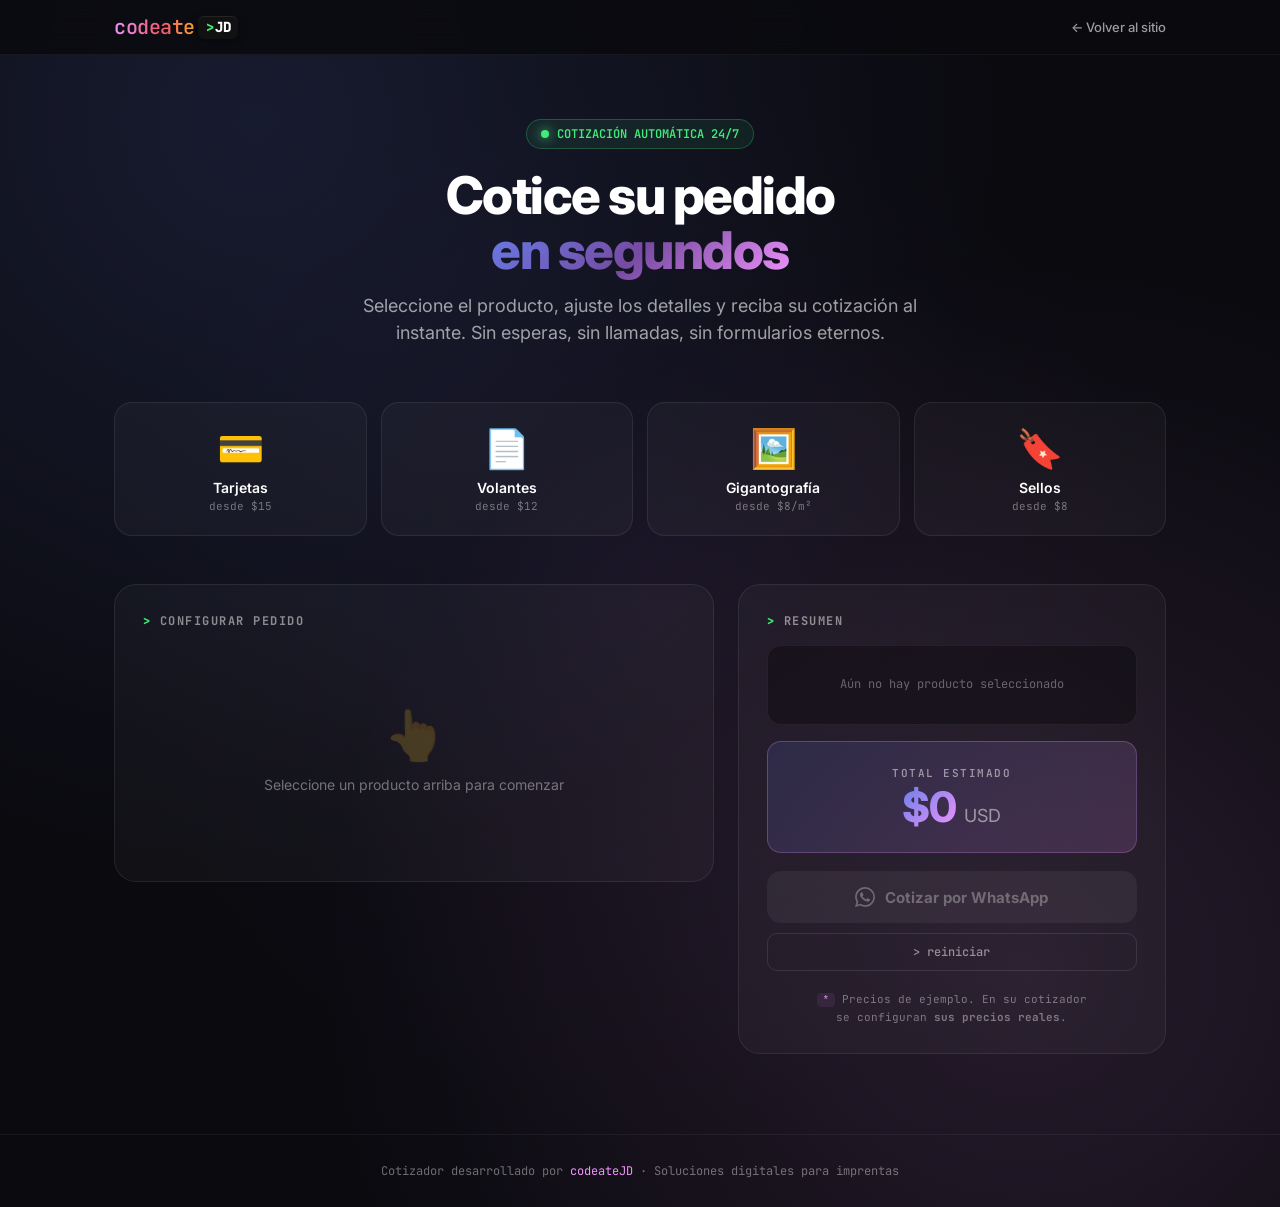
==== cotizador-imprenta/index.html @ a622254b "Add cotizador interactivo de imprenta Cotizador automatico para tarjetas, volantes, gigantografias y" ====
<!DOCTYPE html>
<html lang="es">
<head>
<meta charset="UTF-8">
<meta name="viewport" content="width=device-width, initial-scale=1.0">
<title>Cotizador Imprenta — codeateJD</title>
<meta name="description" content="Cotice tarjetas, volantes, gigantografías y sellos en segundos. Cotizador automático de imprenta por codeateJD.">
<link rel="icon" type="image/svg+xml" href="../favicon.svg">
<link rel="preconnect" href="https://fonts.googleapis.com">
<link href="https://fonts.googleapis.com/css2?family=Inter:wght@300;400;500;600;700;800;900&family=JetBrains+Mono:wght@400;500;700&display=swap" rel="stylesheet">

<style>
*, *::before, *::after { margin: 0; padding: 0; box-sizing: border-box; }
html { scroll-behavior: smooth; }
body {
  font-family: 'Inter', -apple-system, sans-serif;
  background: #0a0a0f;
  color: #fff;
  min-height: 100vh;
  overflow-x: hidden;
  -webkit-font-smoothing: antialiased;
  background-image:
    radial-gradient(circle at 20% 10%, rgba(102,126,234,0.15), transparent 50%),
    radial-gradient(circle at 80% 80%, rgba(240,147,251,0.12), transparent 50%),
    radial-gradient(circle at 50% 50%, rgba(118,75,162,0.08), transparent 60%);
}

/* ══════════ NAV ══════════ */
.nav {
  position: sticky; top: 0; z-index: 100;
  background: rgba(10,10,15,0.85);
  backdrop-filter: blur(20px);
  border-bottom: 1px solid rgba(255,255,255,0.05);
  padding: 14px 0;
}
.nav-inner {
  max-width: 1100px; margin: 0 auto; padding: 0 24px;
  display: flex; align-items: center; justify-content: space-between;
}
.nav-logo {
  font-family: 'JetBrains Mono', monospace;
  font-size: 20px; font-weight: 500;
  text-decoration: none; letter-spacing: -0.5px;
  display: inline-flex; align-items: center;
}
.nav-codeate {
  background: linear-gradient(90deg, #f093fb, #f5576c, #ffd200, #4facfe, #43e97b, #667eea);
  background-size: 300% 100%;
  -webkit-background-clip: text;
  -webkit-text-fill-color: transparent;
  background-clip: text;
  animation: colorShift 6s ease-in-out infinite;
  font-weight: 500;
}
.nav-jd-terminal {
  background: #111; color: #fff;
  font-weight: 800; padding: 2px 8px 3px;
  border-radius: 6px; margin-left: 3px; font-size: 14px;
  box-shadow: 0 2px 8px rgba(0,0,0,0.4), inset 0 1px 0 rgba(255,255,255,0.08);
}
.terminal-prompt { color: #43e97b; margin-right: 2px; }
@keyframes colorShift {
  0%, 100% { background-position: 0% 50%; }
  50% { background-position: 100% 50%; }
}
.nav-back {
  color: rgba(255,255,255,0.6); text-decoration: none;
  font-size: 13px; font-weight: 500;
  display: inline-flex; align-items: center; gap: 6px;
  transition: color 0.3s;
}
.nav-back:hover { color: #fff; }

/* ══════════ HEADER ══════════ */
.header {
  max-width: 1100px; margin: 0 auto;
  padding: 64px 24px 32px;
  text-align: center;
}
.header-badge {
  display: inline-flex; align-items: center; gap: 8px;
  background: rgba(67,233,123,0.08);
  border: 1px solid rgba(67,233,123,0.25);
  color: #43e97b;
  font-family: 'JetBrains Mono', monospace;
  font-size: 12px; font-weight: 600;
  padding: 6px 14px; border-radius: 999px;
  margin-bottom: 20px;
}
.badge-dot {
  width: 8px; height: 8px; border-radius: 50%;
  background: #43e97b;
  box-shadow: 0 0 12px #43e97b;
  animation: pulse 2s ease-in-out infinite;
}
@keyframes pulse { 50% { opacity: 0.4; transform: scale(1.2); } }

h1.title {
  font-size: clamp(32px, 6vw, 52px);
  font-weight: 800; letter-spacing: -1.5px;
  margin-bottom: 14px; line-height: 1.05;
}
.title-gradient {
  background: linear-gradient(135deg, #667eea, #764ba2, #f093fb);
  -webkit-background-clip: text;
  -webkit-text-fill-color: transparent;
  background-clip: text;
}
.subtitle {
  color: rgba(255,255,255,0.6);
  font-size: clamp(15px, 2vw, 18px);
  max-width: 580px; margin: 0 auto;
  line-height: 1.5;
}

/* ══════════ PRODUCT GRID ══════════ */
.products {
  max-width: 1100px; margin: 0 auto;
  padding: 24px 24px;
  display: grid;
  grid-template-columns: repeat(4, 1fr);
  gap: 14px;
}
@media (max-width: 720px) { .products { grid-template-columns: repeat(2, 1fr); } }

.product-card {
  position: relative;
  background: rgba(255,255,255,0.03);
  border: 1px solid rgba(255,255,255,0.08);
  border-radius: 18px;
  padding: 22px 16px;
  cursor: pointer;
  text-align: center;
  transition: all 0.3s;
  overflow: hidden;
}
.product-card:hover {
  background: rgba(255,255,255,0.06);
  border-color: rgba(102,126,234,0.4);
  transform: translateY(-3px);
  box-shadow: 0 12px 30px rgba(102,126,234,0.15);
}
.product-card.active {
  background: linear-gradient(135deg, rgba(102,126,234,0.18), rgba(240,147,251,0.18));
  border-color: rgba(240,147,251,0.5);
  box-shadow: 0 12px 40px rgba(118,75,162,0.25);
}
.product-card.active::after {
  content: ''; position: absolute; top: 10px; right: 10px;
  width: 8px; height: 8px; border-radius: 50%;
  background: #43e97b; box-shadow: 0 0 10px #43e97b;
}
.product-emoji { font-size: 38px; display: block; margin-bottom: 8px; }
.product-name { font-size: 14px; font-weight: 600; color: #fff; }
.product-desc { font-size: 11px; color: rgba(255,255,255,0.4); margin-top: 3px; font-family: 'JetBrains Mono', monospace; }

/* ══════════ FORM AREA ══════════ */
.cotizador {
  max-width: 1100px; margin: 0 auto;
  padding: 24px 24px 80px;
  display: grid;
  grid-template-columns: 1.4fr 1fr;
  gap: 24px;
  align-items: start;
}
@media (max-width: 860px) { .cotizador { grid-template-columns: 1fr; } }

.form-panel, .total-panel {
  background: rgba(255,255,255,0.03);
  border: 1px solid rgba(255,255,255,0.08);
  border-radius: 22px;
  padding: 28px;
}
.panel-title {
  font-size: 12px; font-weight: 700;
  font-family: 'JetBrains Mono', monospace;
  color: rgba(255,255,255,0.5);
  text-transform: uppercase; letter-spacing: 1.5px;
  margin-bottom: 16px;
  display: flex; align-items: center; gap: 8px;
}
.panel-title::before {
  content: '>'; color: #43e97b; font-weight: 800;
}

.form-group { margin-bottom: 22px; }
.form-group:last-child { margin-bottom: 0; }
.form-label {
  display: block; font-size: 13px; font-weight: 600;
  color: rgba(255,255,255,0.8); margin-bottom: 10px;
}

.option-grid { display: flex; flex-wrap: wrap; gap: 8px; }
.option-btn {
  background: rgba(255,255,255,0.04);
  border: 1px solid rgba(255,255,255,0.1);
  color: rgba(255,255,255,0.7);
  padding: 10px 16px;
  border-radius: 10px;
  cursor: pointer;
  font-family: 'Inter', sans-serif;
  font-size: 13px; font-weight: 500;
  transition: all 0.2s;
}
.option-btn:hover {
  background: rgba(255,255,255,0.08);
  border-color: rgba(102,126,234,0.4);
  color: #fff;
}
.option-btn.selected {
  background: linear-gradient(135deg, rgba(102,126,234,0.25), rgba(240,147,251,0.25));
  border-color: rgba(240,147,251,0.6);
  color: #fff;
  box-shadow: 0 4px 14px rgba(118,75,162,0.2);
}

.dim-inputs { display: flex; gap: 10px; align-items: center; }
.dim-input {
  flex: 1;
  background: rgba(255,255,255,0.04);
  border: 1px solid rgba(255,255,255,0.1);
  color: #fff;
  padding: 12px 14px;
  border-radius: 10px;
  font-family: 'JetBrains Mono', monospace;
  font-size: 14px;
}
.dim-input:focus {
  outline: none;
  border-color: rgba(240,147,251,0.6);
  background: rgba(255,255,255,0.06);
}
.dim-input::placeholder { color: rgba(255,255,255,0.3); }
.dim-sep { color: rgba(255,255,255,0.4); font-family: 'JetBrains Mono', monospace; font-size: 14px; }

.empty-state {
  text-align: center;
  padding: 60px 20px;
  color: rgba(255,255,255,0.4);
}
.empty-state .icon { font-size: 48px; margin-bottom: 12px; opacity: 0.5; }
.empty-state p { font-size: 14px; }

/* ══════════ TOTAL PANEL ══════════ */
.total-panel { position: sticky; top: 90px; }

.total-summary {
  background: rgba(0,0,0,0.3);
  border: 1px solid rgba(255,255,255,0.06);
  border-radius: 14px;
  padding: 18px;
  margin-bottom: 16px;
  font-family: 'JetBrains Mono', monospace;
  font-size: 12px;
  color: rgba(255,255,255,0.6);
  min-height: 80px;
}
.total-summary .line {
  display: flex; justify-content: space-between;
  padding: 4px 0;
}
.total-summary .line span:last-child { color: #fff; font-weight: 500; }
.total-summary .empty { text-align: center; padding: 12px 0; color: rgba(255,255,255,0.35); }

.total-amount {
  text-align: center;
  padding: 24px 16px;
  border-radius: 14px;
  background: linear-gradient(135deg, rgba(102,126,234,0.15), rgba(240,147,251,0.15));
  border: 1px solid rgba(240,147,251,0.25);
  margin-bottom: 18px;
}
.total-label {
  font-size: 11px; font-weight: 600;
  font-family: 'JetBrains Mono', monospace;
  color: rgba(255,255,255,0.5);
  letter-spacing: 1.5px; text-transform: uppercase;
  margin-bottom: 6px;
}
.total-value {
  font-size: 42px; font-weight: 800;
  background: linear-gradient(135deg, #667eea, #f093fb);
  -webkit-background-clip: text;
  -webkit-text-fill-color: transparent;
  background-clip: text;
  letter-spacing: -1px;
  line-height: 1;
}
.total-currency { font-size: 18px; color: rgba(255,255,255,0.5); margin-left: 4px; }

.btn-wa {
  display: flex; align-items: center; justify-content: center; gap: 10px;
  width: 100%;
  background: linear-gradient(135deg, #25d366, #128c7e);
  color: #fff;
  text-decoration: none;
  padding: 16px;
  border-radius: 14px;
  font-weight: 700; font-size: 15px;
  border: none; cursor: pointer;
  transition: all 0.3s;
  box-shadow: 0 6px 20px rgba(37,211,102,0.3);
  font-family: 'Inter', sans-serif;
}
.btn-wa:hover { transform: translateY(-2px); box-shadow: 0 10px 30px rgba(37,211,102,0.45); }
.btn-wa:disabled {
  background: rgba(255,255,255,0.05);
  color: rgba(255,255,255,0.3);
  box-shadow: none;
  cursor: not-allowed;
}
.btn-wa:disabled:hover { transform: none; }

.btn-reset {
  display: block; width: 100%;
  background: transparent;
  border: 1px solid rgba(255,255,255,0.1);
  color: rgba(255,255,255,0.5);
  padding: 10px; margin-top: 10px;
  border-radius: 10px;
  font-size: 12px; font-weight: 500; cursor: pointer;
  font-family: 'JetBrains Mono', monospace;
  transition: all 0.2s;
}
.btn-reset:hover { border-color: rgba(255,255,255,0.2); color: #fff; }

.disclaimer {
  margin-top: 20px;
  text-align: center;
  font-size: 11px;
  color: rgba(255,255,255,0.4);
  font-family: 'JetBrains Mono', monospace;
  line-height: 1.5;
}
.disclaimer code {
  color: #f093fb;
  background: rgba(240,147,251,0.08);
  padding: 1px 6px; border-radius: 4px;
}

/* ══════════ FOOTER ══════════ */
.footer {
  border-top: 1px solid rgba(255,255,255,0.05);
  padding: 28px 24px;
  text-align: center;
  color: rgba(255,255,255,0.4);
  font-size: 12px;
  font-family: 'JetBrains Mono', monospace;
}
.footer a { color: #f093fb; text-decoration: none; }
.footer a:hover { text-decoration: underline; }

/* ══════════ ANIMATIONS ══════════ */
.fade-in {
  animation: fadeIn 0.4s ease-out;
}
@keyframes fadeIn {
  from { opacity: 0; transform: translateY(8px); }
  to { opacity: 1; transform: translateY(0); }
}
</style>
</head>

<body>

<!-- NAV -->
<nav class="nav">
  <div class="nav-inner">
    <a href="/" class="nav-logo">
      <span class="nav-codeate">codeate</span><span class="nav-jd-terminal"><span class="terminal-prompt">&gt;</span>JD</span>
    </a>
    <a href="/" class="nav-back">← Volver al sitio</a>
  </div>
</nav>

<!-- HEADER -->
<header class="header">
  <div class="header-badge">
    <span class="badge-dot"></span>
    <span>COTIZACIÓN AUTOMÁTICA 24/7</span>
  </div>
  <h1 class="title">
    Cotice su pedido<br>
    <span class="title-gradient">en segundos</span>
  </h1>
  <p class="subtitle">
    Seleccione el producto, ajuste los detalles y reciba su cotización al instante. Sin esperas, sin llamadas, sin formularios eternos.
  </p>
</header>

<!-- PRODUCTS -->
<div class="products">
  <div class="product-card" data-product="tarjetas" onclick="selectProduct('tarjetas')">
    <span class="product-emoji">💳</span>
    <div class="product-name">Tarjetas</div>
    <div class="product-desc">desde $15</div>
  </div>
  <div class="product-card" data-product="volantes" onclick="selectProduct('volantes')">
    <span class="product-emoji">📄</span>
    <div class="product-name">Volantes</div>
    <div class="product-desc">desde $12</div>
  </div>
  <div class="product-card" data-product="gigantografia" onclick="selectProduct('gigantografia')">
    <span class="product-emoji">🖼️</span>
    <div class="product-name">Gigantografía</div>
    <div class="product-desc">desde $8/m²</div>
  </div>
  <div class="product-card" data-product="sellos" onclick="selectProduct('sellos')">
    <span class="product-emoji">🔖</span>
    <div class="product-name">Sellos</div>
    <div class="product-desc">desde $8</div>
  </div>
</div>

<!-- COTIZADOR -->
<div class="cotizador">

  <!-- FORM PANEL -->
  <div class="form-panel">
    <div class="panel-title">Configurar pedido</div>
    <div id="formArea">
      <div class="empty-state">
        <div class="icon">👆</div>
        <p>Seleccione un producto arriba para comenzar</p>
      </div>
    </div>
  </div>

  <!-- TOTAL PANEL -->
  <div class="total-panel">
    <div class="panel-title">Resumen</div>

    <div class="total-summary" id="summary">
      <div class="empty">Aún no hay producto seleccionado</div>
    </div>

    <div class="total-amount">
      <div class="total-label">Total estimado</div>
      <div>
        <span class="total-value" id="totalValue">$0</span>
        <span class="total-currency">USD</span>
      </div>
    </div>

    <button class="btn-wa" id="btnWa" disabled onclick="enviarWhatsApp()">
      <svg width="20" height="20" viewBox="0 0 24 24" fill="currentColor">
        <path d="M17.472 14.382c-.297-.149-1.758-.867-2.03-.967-.273-.099-.471-.148-.67.15-.197.297-.767.966-.94 1.164-.173.199-.347.223-.644.075-.297-.15-1.255-.463-2.39-1.475-.883-.788-1.48-1.761-1.653-2.059-.173-.297-.018-.458.13-.606.134-.133.298-.347.446-.52.149-.174.198-.298.298-.497.099-.198.05-.371-.025-.52-.075-.149-.669-1.612-.916-2.207-.242-.579-.487-.5-.669-.51-.173-.008-.371-.01-.57-.01-.198 0-.52.074-.792.372-.272.297-1.04 1.016-1.04 2.479 0 1.462 1.065 2.875 1.213 3.074.149.198 2.096 3.2 5.077 4.487.709.306 1.262.489 1.694.625.712.227 1.36.195 1.871.118.571-.085 1.758-.719 2.006-1.413.248-.694.248-1.289.173-1.413-.074-.124-.272-.198-.57-.347m-5.421 7.403h-.004a9.87 9.87 0 01-5.031-1.378l-.361-.214-3.741.982.998-3.648-.235-.374a9.86 9.86 0 01-1.51-5.26c.001-5.45 4.436-9.884 9.888-9.884 2.64 0 5.122 1.03 6.988 2.898a9.825 9.825 0 012.893 6.994c-.003 5.45-4.437 9.884-9.885 9.884m8.413-18.297A11.815 11.815 0 0012.05 0C5.495 0 .16 5.335.157 11.892c0 2.096.547 4.142 1.588 5.945L.057 24l6.305-1.654a11.882 11.882 0 005.683 1.448h.005c6.554 0 11.89-5.335 11.893-11.893a11.821 11.821 0 00-3.48-8.413z"/>
      </svg>
      <span id="btnWaText">Cotizar por WhatsApp</span>
    </button>

    <button class="btn-reset" onclick="resetCotizador()">
      &gt; reiniciar
    </button>

    <p class="disclaimer">
      <code>*</code> Precios de ejemplo. En su cotizador<br>
      se configuran <strong>sus precios reales</strong>.
    </p>
  </div>
</div>

<!-- FOOTER -->
<footer class="footer">
  <p>
    Cotizador desarrollado por <a href="/">codeateJD</a> · Soluciones digitales para imprentas
  </p>
</footer>

<script>
// ══════════ DATA & PRICING ══════════
const WHATSAPP_NUMBER = '584149144103'; // codeateJD

const PRICING = {
  tarjetas: {
    name: 'Tarjetas de presentación',
    emoji: '💳',
    fields: [
      {
        id: 'cantidad', label: 'Cantidad', type: 'options',
        options: [
          { v: 250,  l: '250',  base: 15 },
          { v: 500,  l: '500',  base: 25 },
          { v: 1000, l: '1.000', base: 40 },
          { v: 2000, l: '2.000', base: 70 },
        ]
      },
      {
        id: 'caras', label: 'Caras', type: 'options',
        options: [
          { v: '1', l: '1 cara',  mult: 1 },
          { v: '2', l: '2 caras', mult: 1.30 },
        ]
      },
      {
        id: 'papel', label: 'Papel', type: 'options',
        options: [
          { v: 'mate',      l: 'Mate 300gr',      mult: 1 },
          { v: 'brillante', l: 'Brillante 300gr', mult: 1.10 },
          { v: 'premium',   l: 'Premium 350gr',   mult: 1.50 },
        ]
      },
    ]
  },

  volantes: {
    name: 'Volantes / Flyers',
    emoji: '📄',
    fields: [
      {
        id: 'cantidad', label: 'Cantidad', type: 'options',
        options: [
          { v: 100,  l: '100',   base: 12 },
          { v: 250,  l: '250',   base: 22 },
          { v: 500,  l: '500',   base: 35 },
          { v: 1000, l: '1.000', base: 60 },
          { v: 2000, l: '2.000', base: 100 },
        ]
      },
      {
        id: 'tamano', label: 'Tamaño', type: 'options',
        options: [
          { v: 'A6',          l: 'A6 (10×14cm)',     mult: 0.70 },
          { v: 'A5',          l: 'A5 (14×21cm)',     mult: 1 },
          { v: 'mediacarta',  l: 'Media carta',      mult: 1.10 },
        ]
      },
      {
        id: 'color', label: 'Color', type: 'options',
        options: [
          { v: 'full', l: 'Full color', mult: 1 },
          { v: 'bn',   l: 'Blanco y negro', mult: 0.70 },
        ]
      },
      {
        id: 'caras', label: 'Caras', type: 'options',
        options: [
          { v: '1', l: '1 cara',  mult: 1 },
          { v: '2', l: '2 caras', mult: 1.40 },
        ]
      },
    ]
  },

  gigantografia: {
    name: 'Gigantografía',
    emoji: '🖼️',
    fields: [
      {
        id: 'dimensiones', label: 'Medidas (metros)', type: 'dimensions',
        defaultLargo: 1, defaultAncho: 1
      },
      {
        id: 'material', label: 'Material', type: 'options',
        options: [
          { v: 'banner', l: 'Banner',  pricePerM2: 8 },
          { v: 'vinil',  l: 'Vinil',   pricePerM2: 10 },
          { v: 'canvas', l: 'Canvas',  pricePerM2: 14 },
          { v: 'microp', l: 'Microperforado', pricePerM2: 16 },
        ]
      },
      {
        id: 'acabado', label: 'Acabado', type: 'options',
        options: [
          { v: 'sin',    l: 'Sin terminación',  add: 0 },
          { v: 'ojales', l: 'Con ojales',       add: 2 },
          { v: 'doblado', l: 'Doblado + ojales', add: 4 },
        ]
      },
    ]
  },

  sellos: {
    name: 'Sellos',
    emoji: '🔖',
    fields: [
      {
        id: 'tipo', label: 'Tipo', type: 'options',
        options: [
          { v: 'madera',     l: 'De madera',     base: { chico: 8,  mediano: 12, grande: 18 } },
          { v: 'automatico', l: 'Automático',    base: { chico: 18, mediano: 25, grande: 35 } },
          { v: 'fechador',   l: 'Fechador automático', base: { chico: 28, mediano: 38, grande: 50 } },
        ]
      },
      {
        id: 'tamano', label: 'Tamaño', type: 'options',
        options: [
          { v: 'chico',   l: 'Chico (3×1cm)' },
          { v: 'mediano', l: 'Mediano (5×2cm)' },
          { v: 'grande',  l: 'Grande (6×4cm)' },
        ]
      },
      {
        id: 'cantidad', label: 'Cantidad', type: 'options',
        options: [
          { v: 1, l: '1 unidad',  mult: 1 },
          { v: 2, l: '2 unidades', mult: 1.9 },
          { v: 3, l: '3 unidades', mult: 2.7 },
          { v: 5, l: '5 unidades', mult: 4.3 },
        ]
      },
    ]
  },
};

// ══════════ STATE ══════════
let state = {
  product: null,
  selections: {},
};

// ══════════ RENDER ══════════
function selectProduct(productKey) {
  state.product = productKey;
  state.selections = {};

  // Set defaults to first option of each field
  const cfg = PRICING[productKey];
  cfg.fields.forEach(field => {
    if (field.type === 'options' && field.options && field.options.length > 0) {
      state.selections[field.id] = field.options[0].v;
    } else if (field.type === 'dimensions') {
      state.selections.largo = field.defaultLargo || 1;
      state.selections.ancho = field.defaultAncho || 1;
    }
  });

  // Update active card
  document.querySelectorAll('.product-card').forEach(c => c.classList.remove('active'));
  document.querySelector(`[data-product="${productKey}"]`).classList.add('active');

  renderForm();
  recalc();
}

function renderForm() {
  const area = document.getElementById('formArea');
  if (!state.product) {
    area.innerHTML = '<div class="empty-state"><div class="icon">👆</div><p>Seleccione un producto arriba para comenzar</p></div>';
    return;
  }

  const cfg = PRICING[state.product];
  let html = '';

  cfg.fields.forEach(field => {
    html += `<div class="form-group fade-in">`;
    html += `<label class="form-label">${field.label}</label>`;

    if (field.type === 'options') {
      html += '<div class="option-grid">';
      field.options.forEach(opt => {
        const isSel = state.selections[field.id] === opt.v;
        html += `<button class="option-btn ${isSel ? 'selected' : ''}" onclick="selectOption('${field.id}', ${JSON.stringify(opt.v).replace(/"/g,'&quot;')})">${opt.l}</button>`;
      });
      html += '</div>';
    } else if (field.type === 'dimensions') {
      html += `
        <div class="dim-inputs">
          <input type="number" class="dim-input" id="dim_largo" placeholder="Largo" value="${state.selections.largo || 1}" step="0.5" min="0.1" onchange="updateDimension('largo', this.value)" oninput="updateDimension('largo', this.value)">
          <span class="dim-sep">×</span>
          <input type="number" class="dim-input" id="dim_ancho" placeholder="Ancho" value="${state.selections.ancho || 1}" step="0.5" min="0.1" onchange="updateDimension('ancho', this.value)" oninput="updateDimension('ancho', this.value)">
          <span class="dim-sep">m</span>
        </div>
      `;
    }

    html += '</div>';
  });

  area.innerHTML = html;
}

function selectOption(fieldId, value) {
  state.selections[fieldId] = value;
  renderForm();
  recalc();
}

function updateDimension(dim, value) {
  const num = parseFloat(value);
  if (isNaN(num) || num <= 0) return;
  state.selections[dim] = num;
  recalc();
}

// ══════════ CALCULATE ══════════
function recalc() {
  if (!state.product) {
    document.getElementById('totalValue').textContent = '$0';
    document.getElementById('summary').innerHTML = '<div class="empty">Aún no hay producto seleccionado</div>';
    document.getElementById('btnWa').disabled = true;
    return;
  }

  const cfg = PRICING[state.product];
  let total = 0;
  let lines = [];
  lines.push({ label: 'Producto', value: cfg.name });

  if (state.product === 'tarjetas') {
    const cant = cfg.fields[0].options.find(o => o.v == state.selections.cantidad);
    const caras = cfg.fields[1].options.find(o => o.v === state.selections.caras);
    const papel = cfg.fields[2].options.find(o => o.v === state.selections.papel);
    total = cant.base * caras.mult * papel.mult;
    lines.push({ label: 'Cantidad', value: cant.l + ' u' });
    lines.push({ label: 'Caras', value: caras.l });
    lines.push({ label: 'Papel', value: papel.l });
  }

  if (state.product === 'volantes') {
    const cant = cfg.fields[0].options.find(o => o.v == state.selections.cantidad);
    const tam = cfg.fields[1].options.find(o => o.v === state.selections.tamano);
    const color = cfg.fields[2].options.find(o => o.v === state.selections.color);
    const caras = cfg.fields[3].options.find(o => o.v === state.selections.caras);
    total = cant.base * tam.mult * color.mult * caras.mult;
    lines.push({ label: 'Cantidad', value: cant.l + ' u' });
    lines.push({ label: 'Tamaño', value: tam.l });
    lines.push({ label: 'Color', value: color.l });
    lines.push({ label: 'Caras', value: caras.l });
  }

  if (state.product === 'gigantografia') {
    const largo = state.selections.largo || 1;
    const ancho = state.selections.ancho || 1;
    const m2 = largo * ancho;
    const mat = cfg.fields[1].options.find(o => o.v === state.selections.material);
    const acab = cfg.fields[2].options.find(o => o.v === state.selections.acabado);
    total = m2 * (mat.pricePerM2 + acab.add);
    lines.push({ label: 'Medidas', value: `${largo}×${ancho} m (${m2.toFixed(2)}m²)` });
    lines.push({ label: 'Material', value: mat.l });
    lines.push({ label: 'Acabado', value: acab.l });
  }

  if (state.product === 'sellos') {
    const tipo = cfg.fields[0].options.find(o => o.v === state.selections.tipo);
    const tam = state.selections.tamano;
    const cant = cfg.fields[2].options.find(o => o.v == state.selections.cantidad);
    const tamLabel = cfg.fields[1].options.find(o => o.v === tam).l;
    total = tipo.base[tam] * cant.mult;
    lines.push({ label: 'Tipo', value: tipo.l });
    lines.push({ label: 'Tamaño', value: tamLabel });
    lines.push({ label: 'Cantidad', value: cant.l });
  }

  // Render summary
  const summaryHtml = lines.map(l => `<div class="line"><span>${l.label}</span><span>${l.value}</span></div>`).join('');
  document.getElementById('summary').innerHTML = summaryHtml;

  // Format total
  const formatted = total >= 100 ? Math.round(total) : total.toFixed(2);
  document.getElementById('totalValue').textContent = '$' + formatted;
  document.getElementById('btnWa').disabled = false;

  // Save for WA
  state.total = formatted;
  state.lines = lines;
}

// ══════════ WHATSAPP ══════════
function enviarWhatsApp() {
  if (!state.product || !state.lines) return;
  const cfg = PRICING[state.product];

  let msg = `Hola! Quisiera cotizar este pedido:%0A%0A`;
  msg += `${cfg.emoji} *${cfg.name}*%0A`;
  state.lines.slice(1).forEach(l => {
    msg += `• ${l.label}: ${l.value}%0A`;
  });
  msg += `%0A💰 *Total estimado: $${state.total} USD*%0A%0A`;
  msg += `Cotización generada desde codeatejd.com/cotizador-imprenta`;

  const url = `https://wa.me/${WHATSAPP_NUMBER}?text=${msg}`;
  window.open(url, '_blank');
}

// ══════════ RESET ══════════
function resetCotizador() {
  state.product = null;
  state.selections = {};
  document.querySelectorAll('.product-card').forEach(c => c.classList.remove('active'));
  renderForm();
  recalc();
}

// Initial render
renderForm();
recalc();
</script>

</body>
</html>
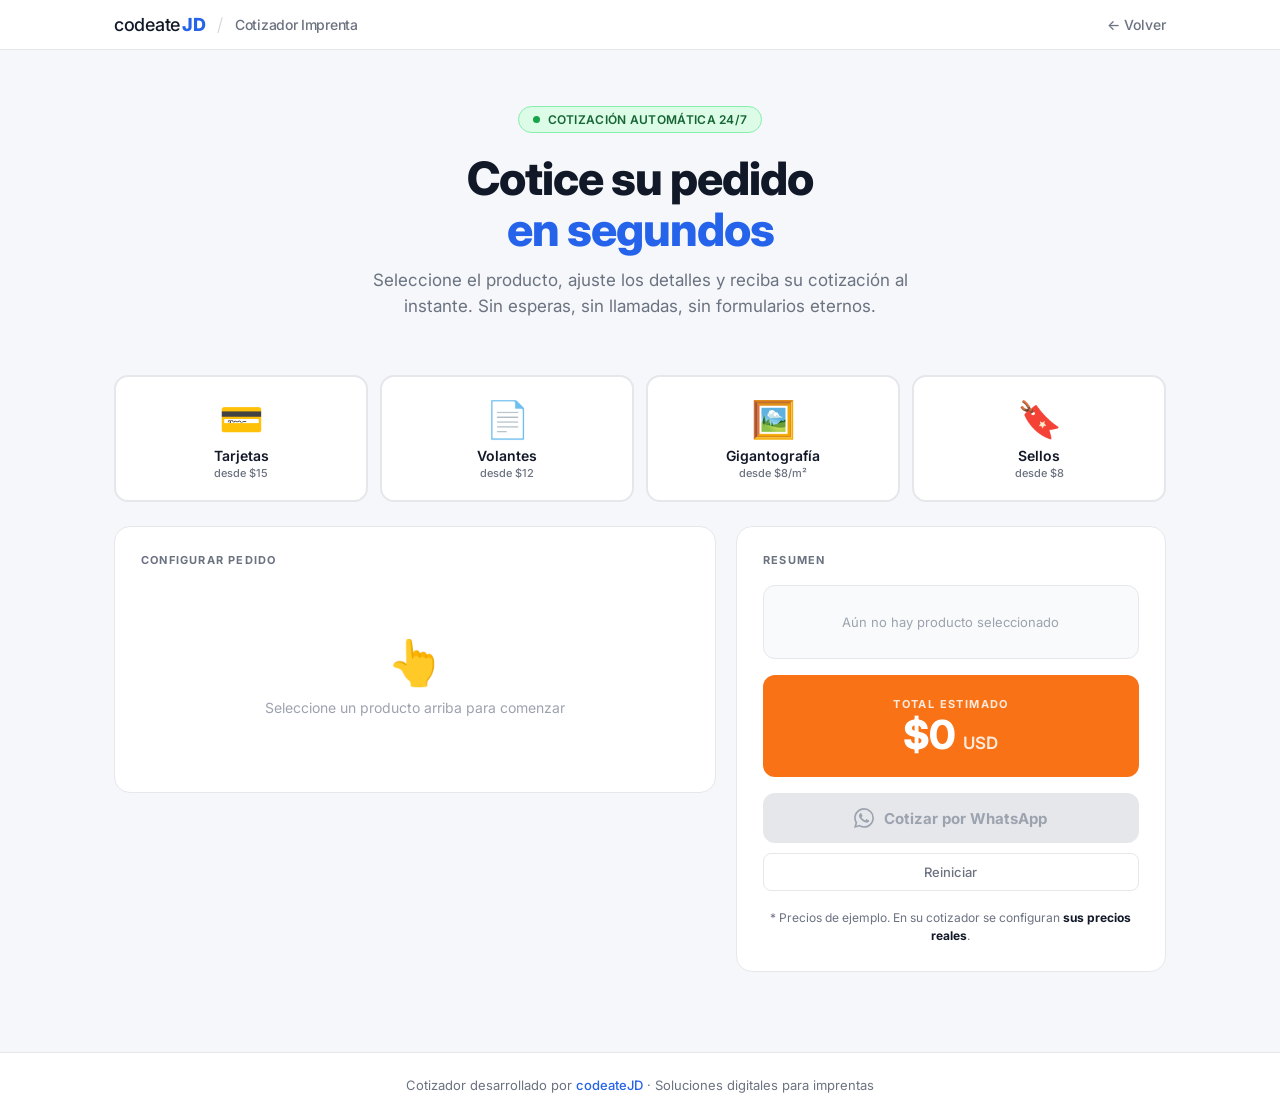
==== commit 74c7a594: "Paleta solida light theme en cotizador Sin degradados, colores planos: blanco + azul #2563EB + naran" ====
--- a/cotizador-imprenta/index.html
+++ b/cotizador-imprenta/index.html
@@ -7,30 +7,25 @@
 <meta name="description" content="Cotice tarjetas, volantes, gigantografías y sellos en segundos. Cotizador automático de imprenta por codeateJD.">
 <link rel="icon" type="image/svg+xml" href="../favicon.svg">
 <link rel="preconnect" href="https://fonts.googleapis.com">
-<link href="https://fonts.googleapis.com/css2?family=Inter:wght@300;400;500;600;700;800;900&family=JetBrains+Mono:wght@400;500;700&display=swap" rel="stylesheet">
+<link href="https://fonts.googleapis.com/css2?family=Inter:wght@400;500;600;700;800&display=swap" rel="stylesheet">
 
 <style>
 *, *::before, *::after { margin: 0; padding: 0; box-sizing: border-box; }
 html { scroll-behavior: smooth; }
 body {
   font-family: 'Inter', -apple-system, sans-serif;
-  background: #0a0a0f;
-  color: #fff;
+  background: #F5F7FA;
+  color: #111827;
   min-height: 100vh;
   overflow-x: hidden;
   -webkit-font-smoothing: antialiased;
-  background-image:
-    radial-gradient(circle at 20% 10%, rgba(102,126,234,0.15), transparent 50%),
-    radial-gradient(circle at 80% 80%, rgba(240,147,251,0.12), transparent 50%),
-    radial-gradient(circle at 50% 50%, rgba(118,75,162,0.08), transparent 60%);
 }
 
 /* ══════════ NAV ══════════ */
 .nav {
   position: sticky; top: 0; z-index: 100;
-  background: rgba(10,10,15,0.85);
-  backdrop-filter: blur(20px);
-  border-bottom: 1px solid rgba(255,255,255,0.05);
+  background: #FFFFFF;
+  border-bottom: 1px solid #E5E7EB;
   padding: 14px 0;
 }
 .nav-inner {
@@ -38,324 +33,281 @@
   display: flex; align-items: center; justify-content: space-between;
 }
 .nav-logo {
-  font-family: 'JetBrains Mono', monospace;
-  font-size: 20px; font-weight: 500;
-  text-decoration: none; letter-spacing: -0.5px;
+  font-size: 18px; font-weight: 700;
+  text-decoration: none; letter-spacing: -0.3px;
+  color: #111827;
   display: inline-flex; align-items: center;
 }
-.nav-codeate {
-  background: linear-gradient(90deg, #f093fb, #f5576c, #ffd200, #4facfe, #43e97b, #667eea);
-  background-size: 300% 100%;
-  -webkit-background-clip: text;
-  -webkit-text-fill-color: transparent;
-  background-clip: text;
-  animation: colorShift 6s ease-in-out infinite;
-  font-weight: 500;
-}
-.nav-jd-terminal {
-  background: #111; color: #fff;
-  font-weight: 800; padding: 2px 8px 3px;
-  border-radius: 6px; margin-left: 3px; font-size: 14px;
-  box-shadow: 0 2px 8px rgba(0,0,0,0.4), inset 0 1px 0 rgba(255,255,255,0.08);
-}
-.terminal-prompt { color: #43e97b; margin-right: 2px; }
-@keyframes colorShift {
-  0%, 100% { background-position: 0% 50%; }
-  50% { background-position: 100% 50%; }
-}
+.nav-codeate { color: #111827; font-weight: 500; }
+.nav-jd { color: #2563EB; font-weight: 800; margin-left: 2px; }
+.nav-divider { color: #D1D5DB; margin: 0 12px; font-weight: 300; }
+.nav-product { color: #6B7280; font-size: 14px; font-weight: 500; }
 .nav-back {
-  color: rgba(255,255,255,0.6); text-decoration: none;
-  font-size: 13px; font-weight: 500;
+  color: #6B7280; text-decoration: none;
+  font-size: 14px; font-weight: 500;
   display: inline-flex; align-items: center; gap: 6px;
-  transition: color 0.3s;
-}
-.nav-back:hover { color: #fff; }
+  transition: color 0.2s;
+}
+.nav-back:hover { color: #2563EB; }
 
 /* ══════════ HEADER ══════════ */
 .header {
   max-width: 1100px; margin: 0 auto;
-  padding: 64px 24px 32px;
+  padding: 56px 24px 32px;
   text-align: center;
 }
 .header-badge {
   display: inline-flex; align-items: center; gap: 8px;
-  background: rgba(67,233,123,0.08);
-  border: 1px solid rgba(67,233,123,0.25);
-  color: #43e97b;
-  font-family: 'JetBrains Mono', monospace;
+  background: #DCFCE7;
+  border: 1px solid #86EFAC;
+  color: #166534;
   font-size: 12px; font-weight: 600;
-  padding: 6px 14px; border-radius: 999px;
+  padding: 5px 14px; border-radius: 999px;
   margin-bottom: 20px;
+  letter-spacing: 0.3px;
 }
 .badge-dot {
-  width: 8px; height: 8px; border-radius: 50%;
-  background: #43e97b;
-  box-shadow: 0 0 12px #43e97b;
+  width: 7px; height: 7px; border-radius: 50%;
+  background: #16A34A;
   animation: pulse 2s ease-in-out infinite;
 }
-@keyframes pulse { 50% { opacity: 0.4; transform: scale(1.2); } }
+@keyframes pulse { 50% { opacity: 0.5; } }
 
 h1.title {
-  font-size: clamp(32px, 6vw, 52px);
-  font-weight: 800; letter-spacing: -1.5px;
-  margin-bottom: 14px; line-height: 1.05;
-}
-.title-gradient {
-  background: linear-gradient(135deg, #667eea, #764ba2, #f093fb);
-  -webkit-background-clip: text;
-  -webkit-text-fill-color: transparent;
-  background-clip: text;
-}
+  font-size: clamp(30px, 5vw, 46px);
+  font-weight: 800; letter-spacing: -1px;
+  margin-bottom: 14px; line-height: 1.1;
+  color: #111827;
+}
+.title-accent { color: #2563EB; }
 .subtitle {
-  color: rgba(255,255,255,0.6);
-  font-size: clamp(15px, 2vw, 18px);
-  max-width: 580px; margin: 0 auto;
+  color: #6B7280;
+  font-size: clamp(15px, 1.6vw, 17px);
+  max-width: 560px; margin: 0 auto;
   line-height: 1.5;
 }
 
 /* ══════════ PRODUCT GRID ══════════ */
 .products {
   max-width: 1100px; margin: 0 auto;
-  padding: 24px 24px;
+  padding: 24px 24px 8px;
   display: grid;
   grid-template-columns: repeat(4, 1fr);
-  gap: 14px;
+  gap: 12px;
 }
 @media (max-width: 720px) { .products { grid-template-columns: repeat(2, 1fr); } }
 
 .product-card {
   position: relative;
-  background: rgba(255,255,255,0.03);
-  border: 1px solid rgba(255,255,255,0.08);
-  border-radius: 18px;
-  padding: 22px 16px;
+  background: #FFFFFF;
+  border: 2px solid #E5E7EB;
+  border-radius: 14px;
+  padding: 20px 16px;
   cursor: pointer;
   text-align: center;
-  transition: all 0.3s;
-  overflow: hidden;
+  transition: border-color 0.15s, transform 0.15s;
 }
 .product-card:hover {
-  background: rgba(255,255,255,0.06);
-  border-color: rgba(102,126,234,0.4);
-  transform: translateY(-3px);
-  box-shadow: 0 12px 30px rgba(102,126,234,0.15);
+  border-color: #93C5FD;
+  transform: translateY(-2px);
 }
 .product-card.active {
-  background: linear-gradient(135deg, rgba(102,126,234,0.18), rgba(240,147,251,0.18));
-  border-color: rgba(240,147,251,0.5);
-  box-shadow: 0 12px 40px rgba(118,75,162,0.25);
+  border-color: #2563EB;
+  background: #EFF6FF;
 }
 .product-card.active::after {
   content: ''; position: absolute; top: 10px; right: 10px;
-  width: 8px; height: 8px; border-radius: 50%;
-  background: #43e97b; box-shadow: 0 0 10px #43e97b;
-}
-.product-emoji { font-size: 38px; display: block; margin-bottom: 8px; }
-.product-name { font-size: 14px; font-weight: 600; color: #fff; }
-.product-desc { font-size: 11px; color: rgba(255,255,255,0.4); margin-top: 3px; font-family: 'JetBrains Mono', monospace; }
+  width: 10px; height: 10px; border-radius: 50%;
+  background: #2563EB;
+}
+.product-emoji { font-size: 36px; display: block; margin-bottom: 6px; }
+.product-name { font-size: 14px; font-weight: 600; color: #111827; }
+.product-desc { font-size: 11px; color: #6B7280; margin-top: 2px; font-weight: 500; }
 
 /* ══════════ FORM AREA ══════════ */
 .cotizador {
   max-width: 1100px; margin: 0 auto;
-  padding: 24px 24px 80px;
+  padding: 16px 24px 80px;
   display: grid;
   grid-template-columns: 1.4fr 1fr;
-  gap: 24px;
+  gap: 20px;
   align-items: start;
 }
 @media (max-width: 860px) { .cotizador { grid-template-columns: 1fr; } }
 
 .form-panel, .total-panel {
-  background: rgba(255,255,255,0.03);
-  border: 1px solid rgba(255,255,255,0.08);
-  border-radius: 22px;
-  padding: 28px;
+  background: #FFFFFF;
+  border: 1px solid #E5E7EB;
+  border-radius: 16px;
+  padding: 26px;
 }
 .panel-title {
-  font-size: 12px; font-weight: 700;
-  font-family: 'JetBrains Mono', monospace;
-  color: rgba(255,255,255,0.5);
-  text-transform: uppercase; letter-spacing: 1.5px;
-  margin-bottom: 16px;
-  display: flex; align-items: center; gap: 8px;
-}
-.panel-title::before {
-  content: '>'; color: #43e97b; font-weight: 800;
+  font-size: 11px; font-weight: 700;
+  color: #6B7280;
+  text-transform: uppercase; letter-spacing: 1.2px;
+  margin-bottom: 18px;
 }
 
 .form-group { margin-bottom: 22px; }
 .form-group:last-child { margin-bottom: 0; }
 .form-label {
   display: block; font-size: 13px; font-weight: 600;
-  color: rgba(255,255,255,0.8); margin-bottom: 10px;
+  color: #374151; margin-bottom: 10px;
 }
 
 .option-grid { display: flex; flex-wrap: wrap; gap: 8px; }
 .option-btn {
-  background: rgba(255,255,255,0.04);
-  border: 1px solid rgba(255,255,255,0.1);
-  color: rgba(255,255,255,0.7);
-  padding: 10px 16px;
-  border-radius: 10px;
+  background: #FFFFFF;
+  border: 1.5px solid #E5E7EB;
+  color: #4B5563;
+  padding: 9px 16px;
+  border-radius: 8px;
   cursor: pointer;
   font-family: 'Inter', sans-serif;
   font-size: 13px; font-weight: 500;
-  transition: all 0.2s;
+  transition: all 0.15s;
 }
 .option-btn:hover {
-  background: rgba(255,255,255,0.08);
-  border-color: rgba(102,126,234,0.4);
-  color: #fff;
+  border-color: #93C5FD;
+  color: #1F2937;
 }
 .option-btn.selected {
-  background: linear-gradient(135deg, rgba(102,126,234,0.25), rgba(240,147,251,0.25));
-  border-color: rgba(240,147,251,0.6);
-  color: #fff;
-  box-shadow: 0 4px 14px rgba(118,75,162,0.2);
+  background: #2563EB;
+  border-color: #2563EB;
+  color: #FFFFFF;
+  font-weight: 600;
 }
 
 .dim-inputs { display: flex; gap: 10px; align-items: center; }
 .dim-input {
   flex: 1;
-  background: rgba(255,255,255,0.04);
-  border: 1px solid rgba(255,255,255,0.1);
-  color: #fff;
-  padding: 12px 14px;
-  border-radius: 10px;
-  font-family: 'JetBrains Mono', monospace;
+  background: #FFFFFF;
+  border: 1.5px solid #E5E7EB;
+  color: #111827;
+  padding: 11px 14px;
+  border-radius: 8px;
+  font-family: 'Inter', sans-serif;
   font-size: 14px;
+  font-weight: 500;
 }
 .dim-input:focus {
   outline: none;
-  border-color: rgba(240,147,251,0.6);
-  background: rgba(255,255,255,0.06);
-}
-.dim-input::placeholder { color: rgba(255,255,255,0.3); }
-.dim-sep { color: rgba(255,255,255,0.4); font-family: 'JetBrains Mono', monospace; font-size: 14px; }
+  border-color: #2563EB;
+}
+.dim-input::placeholder { color: #9CA3AF; }
+.dim-sep { color: #9CA3AF; font-weight: 500; font-size: 14px; }
 
 .empty-state {
   text-align: center;
-  padding: 60px 20px;
-  color: rgba(255,255,255,0.4);
-}
-.empty-state .icon { font-size: 48px; margin-bottom: 12px; opacity: 0.5; }
+  padding: 50px 20px;
+  color: #9CA3AF;
+}
+.empty-state .icon { font-size: 44px; margin-bottom: 10px; }
 .empty-state p { font-size: 14px; }
 
 /* ══════════ TOTAL PANEL ══════════ */
-.total-panel { position: sticky; top: 90px; }
+.total-panel { position: sticky; top: 88px; }
 
 .total-summary {
-  background: rgba(0,0,0,0.3);
-  border: 1px solid rgba(255,255,255,0.06);
-  border-radius: 14px;
-  padding: 18px;
+  background: #F9FAFB;
+  border: 1px solid #E5E7EB;
+  border-radius: 12px;
+  padding: 16px;
   margin-bottom: 16px;
-  font-family: 'JetBrains Mono', monospace;
-  font-size: 12px;
-  color: rgba(255,255,255,0.6);
-  min-height: 80px;
+  font-size: 13px;
+  color: #6B7280;
+  min-height: 70px;
 }
 .total-summary .line {
   display: flex; justify-content: space-between;
   padding: 4px 0;
 }
-.total-summary .line span:last-child { color: #fff; font-weight: 500; }
-.total-summary .empty { text-align: center; padding: 12px 0; color: rgba(255,255,255,0.35); }
+.total-summary .line span:last-child { color: #111827; font-weight: 600; }
+.total-summary .empty { text-align: center; padding: 12px 0; color: #9CA3AF; }
 
 .total-amount {
   text-align: center;
-  padding: 24px 16px;
-  border-radius: 14px;
-  background: linear-gradient(135deg, rgba(102,126,234,0.15), rgba(240,147,251,0.15));
-  border: 1px solid rgba(240,147,251,0.25);
-  margin-bottom: 18px;
+  padding: 22px 16px;
+  border-radius: 12px;
+  background: #F97316;
+  color: #FFFFFF;
+  margin-bottom: 16px;
 }
 .total-label {
-  font-size: 11px; font-weight: 600;
-  font-family: 'JetBrains Mono', monospace;
-  color: rgba(255,255,255,0.5);
-  letter-spacing: 1.5px; text-transform: uppercase;
-  margin-bottom: 6px;
+  font-size: 11px; font-weight: 700;
+  color: rgba(255,255,255,0.85);
+  letter-spacing: 1.4px; text-transform: uppercase;
+  margin-bottom: 4px;
 }
 .total-value {
-  font-size: 42px; font-weight: 800;
-  background: linear-gradient(135deg, #667eea, #f093fb);
-  -webkit-background-clip: text;
-  -webkit-text-fill-color: transparent;
-  background-clip: text;
+  font-size: 40px; font-weight: 800;
+  color: #FFFFFF;
   letter-spacing: -1px;
   line-height: 1;
 }
-.total-currency { font-size: 18px; color: rgba(255,255,255,0.5); margin-left: 4px; }
+.total-currency { font-size: 17px; color: rgba(255,255,255,0.85); margin-left: 4px; font-weight: 600; }
 
 .btn-wa {
   display: flex; align-items: center; justify-content: center; gap: 10px;
   width: 100%;
-  background: linear-gradient(135deg, #25d366, #128c7e);
-  color: #fff;
+  background: #25D366;
+  color: #FFFFFF;
   text-decoration: none;
-  padding: 16px;
-  border-radius: 14px;
+  padding: 15px;
+  border-radius: 12px;
   font-weight: 700; font-size: 15px;
   border: none; cursor: pointer;
-  transition: all 0.3s;
-  box-shadow: 0 6px 20px rgba(37,211,102,0.3);
+  transition: background 0.15s;
   font-family: 'Inter', sans-serif;
 }
-.btn-wa:hover { transform: translateY(-2px); box-shadow: 0 10px 30px rgba(37,211,102,0.45); }
+.btn-wa:hover { background: #1FB855; }
 .btn-wa:disabled {
-  background: rgba(255,255,255,0.05);
-  color: rgba(255,255,255,0.3);
-  box-shadow: none;
+  background: #E5E7EB;
+  color: #9CA3AF;
   cursor: not-allowed;
 }
-.btn-wa:disabled:hover { transform: none; }
+.btn-wa:disabled:hover { background: #E5E7EB; }
 
 .btn-reset {
   display: block; width: 100%;
   background: transparent;
-  border: 1px solid rgba(255,255,255,0.1);
-  color: rgba(255,255,255,0.5);
+  border: 1px solid #E5E7EB;
+  color: #6B7280;
   padding: 10px; margin-top: 10px;
-  border-radius: 10px;
-  font-size: 12px; font-weight: 500; cursor: pointer;
-  font-family: 'JetBrains Mono', monospace;
-  transition: all 0.2s;
-}
-.btn-reset:hover { border-color: rgba(255,255,255,0.2); color: #fff; }
+  border-radius: 8px;
+  font-size: 13px; font-weight: 500; cursor: pointer;
+  font-family: 'Inter', sans-serif;
+  transition: all 0.15s;
+}
+.btn-reset:hover { border-color: #9CA3AF; color: #111827; }
 
 .disclaimer {
-  margin-top: 20px;
+  margin-top: 18px;
   text-align: center;
-  font-size: 11px;
-  color: rgba(255,255,255,0.4);
-  font-family: 'JetBrains Mono', monospace;
+  font-size: 12px;
+  color: #6B7280;
   line-height: 1.5;
 }
-.disclaimer code {
-  color: #f093fb;
-  background: rgba(240,147,251,0.08);
-  padding: 1px 6px; border-radius: 4px;
-}
+.disclaimer strong { color: #111827; }
 
 /* ══════════ FOOTER ══════════ */
 .footer {
-  border-top: 1px solid rgba(255,255,255,0.05);
-  padding: 28px 24px;
+  border-top: 1px solid #E5E7EB;
+  background: #FFFFFF;
+  padding: 24px;
   text-align: center;
-  color: rgba(255,255,255,0.4);
-  font-size: 12px;
-  font-family: 'JetBrains Mono', monospace;
-}
-.footer a { color: #f093fb; text-decoration: none; }
+  color: #6B7280;
+  font-size: 13px;
+}
+.footer a { color: #2563EB; text-decoration: none; font-weight: 500; }
 .footer a:hover { text-decoration: underline; }
 
 /* ══════════ ANIMATIONS ══════════ */
 .fade-in {
-  animation: fadeIn 0.4s ease-out;
+  animation: fadeIn 0.3s ease-out;
 }
 @keyframes fadeIn {
-  from { opacity: 0; transform: translateY(8px); }
+  from { opacity: 0; transform: translateY(6px); }
   to { opacity: 1; transform: translateY(0); }
 }
 </style>
@@ -367,9 +319,11 @@
 <nav class="nav">
   <div class="nav-inner">
     <a href="/" class="nav-logo">
-      <span class="nav-codeate">codeate</span><span class="nav-jd-terminal"><span class="terminal-prompt">&gt;</span>JD</span>
+      <span class="nav-codeate">codeate</span><span class="nav-jd">JD</span>
+      <span class="nav-divider">/</span>
+      <span class="nav-product">Cotizador Imprenta</span>
     </a>
-    <a href="/" class="nav-back">← Volver al sitio</a>
+    <a href="/" class="nav-back">← Volver</a>
   </div>
 </nav>
 
@@ -381,7 +335,7 @@
   </div>
   <h1 class="title">
     Cotice su pedido<br>
-    <span class="title-gradient">en segundos</span>
+    <span class="title-accent">en segundos</span>
   </h1>
   <p class="subtitle">
     Seleccione el producto, ajuste los detalles y reciba su cotización al instante. Sin esperas, sin llamadas, sin formularios eternos.
@@ -450,12 +404,11 @@
     </button>
 
     <button class="btn-reset" onclick="resetCotizador()">
-      &gt; reiniciar
+      Reiniciar
     </button>
 
     <p class="disclaimer">
-      <code>*</code> Precios de ejemplo. En su cotizador<br>
-      se configuran <strong>sus precios reales</strong>.
+      * Precios de ejemplo. En su cotizador se configuran <strong>sus precios reales</strong>.
     </p>
   </div>
 </div>
@@ -479,8 +432,8 @@
       {
         id: 'cantidad', label: 'Cantidad', type: 'options',
         options: [
-          { v: 250,  l: '250',  base: 15 },
-          { v: 500,  l: '500',  base: 25 },
+          { v: 250,  l: '250',   base: 15 },
+          { v: 500,  l: '500',   base: 25 },
           { v: 1000, l: '1.000', base: 40 },
           { v: 2000, l: '2.000', base: 70 },
         ]
@@ -614,7 +567,6 @@
   state.product = productKey;
   state.selections = {};
 
-  // Set defaults to first option of each field
   const cfg = PRICING[productKey];
   cfg.fields.forEach(field => {
     if (field.type === 'options' && field.options && field.options.length > 0) {
@@ -625,7 +577,6 @@
     }
   });
 
-  // Update active card
   document.querySelectorAll('.product-card').forEach(c => c.classList.remove('active'));
   document.querySelector(`[data-product="${productKey}"]`).classList.add('active');
 
@@ -743,16 +694,13 @@
     lines.push({ label: 'Cantidad', value: cant.l });
   }
 
-  // Render summary
   const summaryHtml = lines.map(l => `<div class="line"><span>${l.label}</span><span>${l.value}</span></div>`).join('');
   document.getElementById('summary').innerHTML = summaryHtml;
 
-  // Format total
   const formatted = total >= 100 ? Math.round(total) : total.toFixed(2);
   document.getElementById('totalValue').textContent = '$' + formatted;
   document.getElementById('btnWa').disabled = false;
 
-  // Save for WA
   state.total = formatted;
   state.lines = lines;
 }
@@ -783,7 +731,6 @@
   recalc();
 }
 
-// Initial render
 renderForm();
 recalc();
 </script>
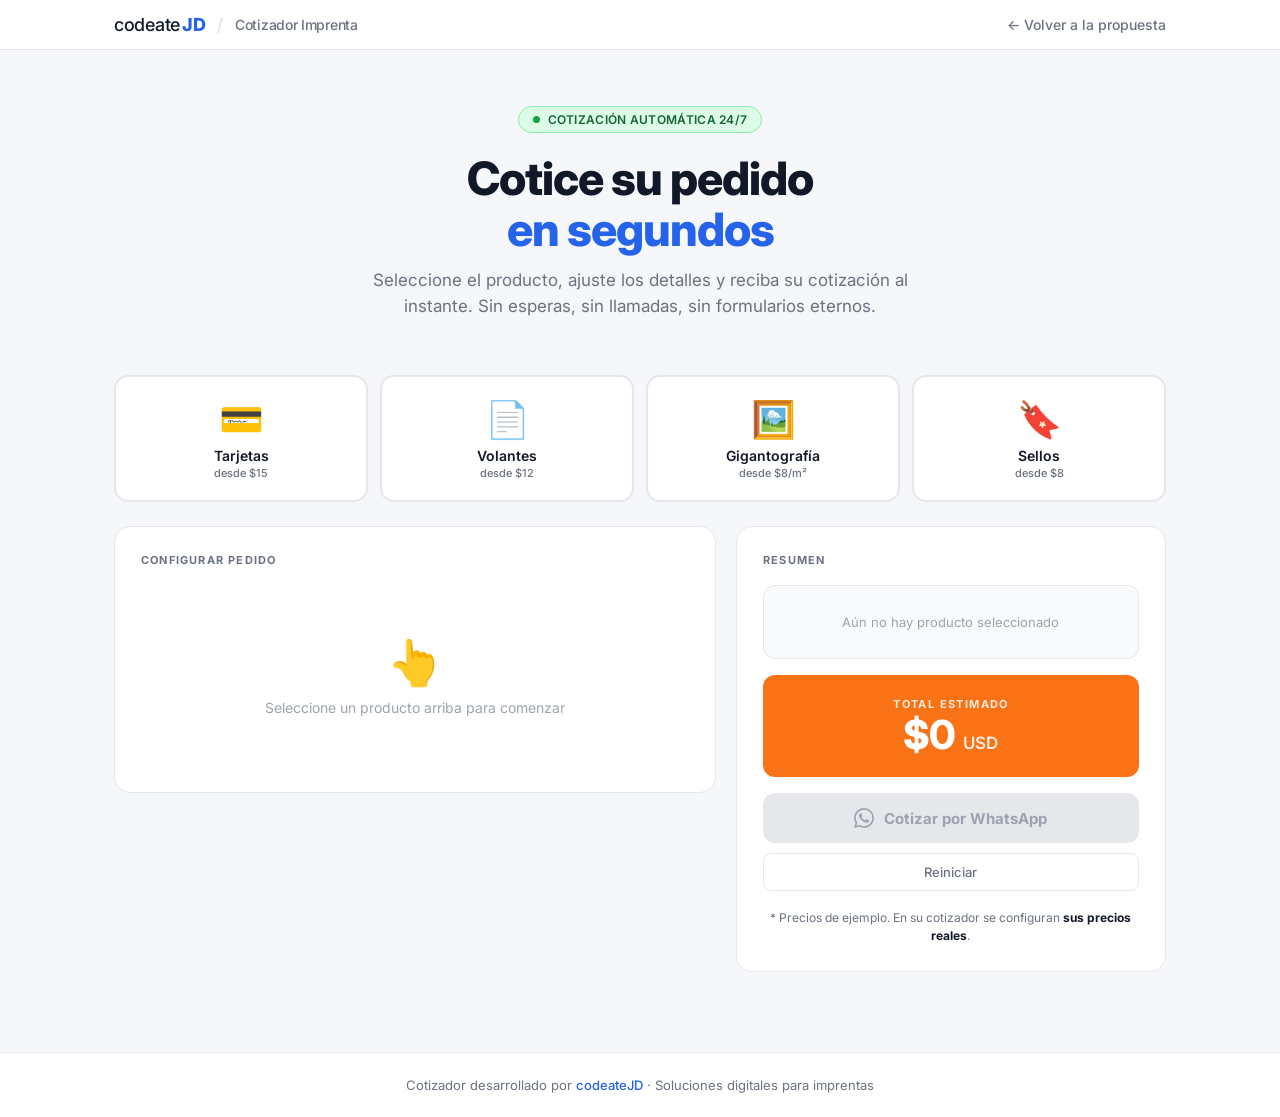
==== commit 4500d265: "Volver del cotizador apunta a la propuesta Flujo natural en la llamada: propuesta -> probar cotizado" ====
--- a/cotizador-imprenta/index.html
+++ b/cotizador-imprenta/index.html
@@ -323,7 +323,7 @@
       <span class="nav-divider">/</span>
       <span class="nav-product">Cotizador Imprenta</span>
     </a>
-    <a href="/" class="nav-back">← Volver</a>
+    <a href="/propuesta-imprenta/" class="nav-back">← Volver a la propuesta</a>
   </div>
 </nav>
 
